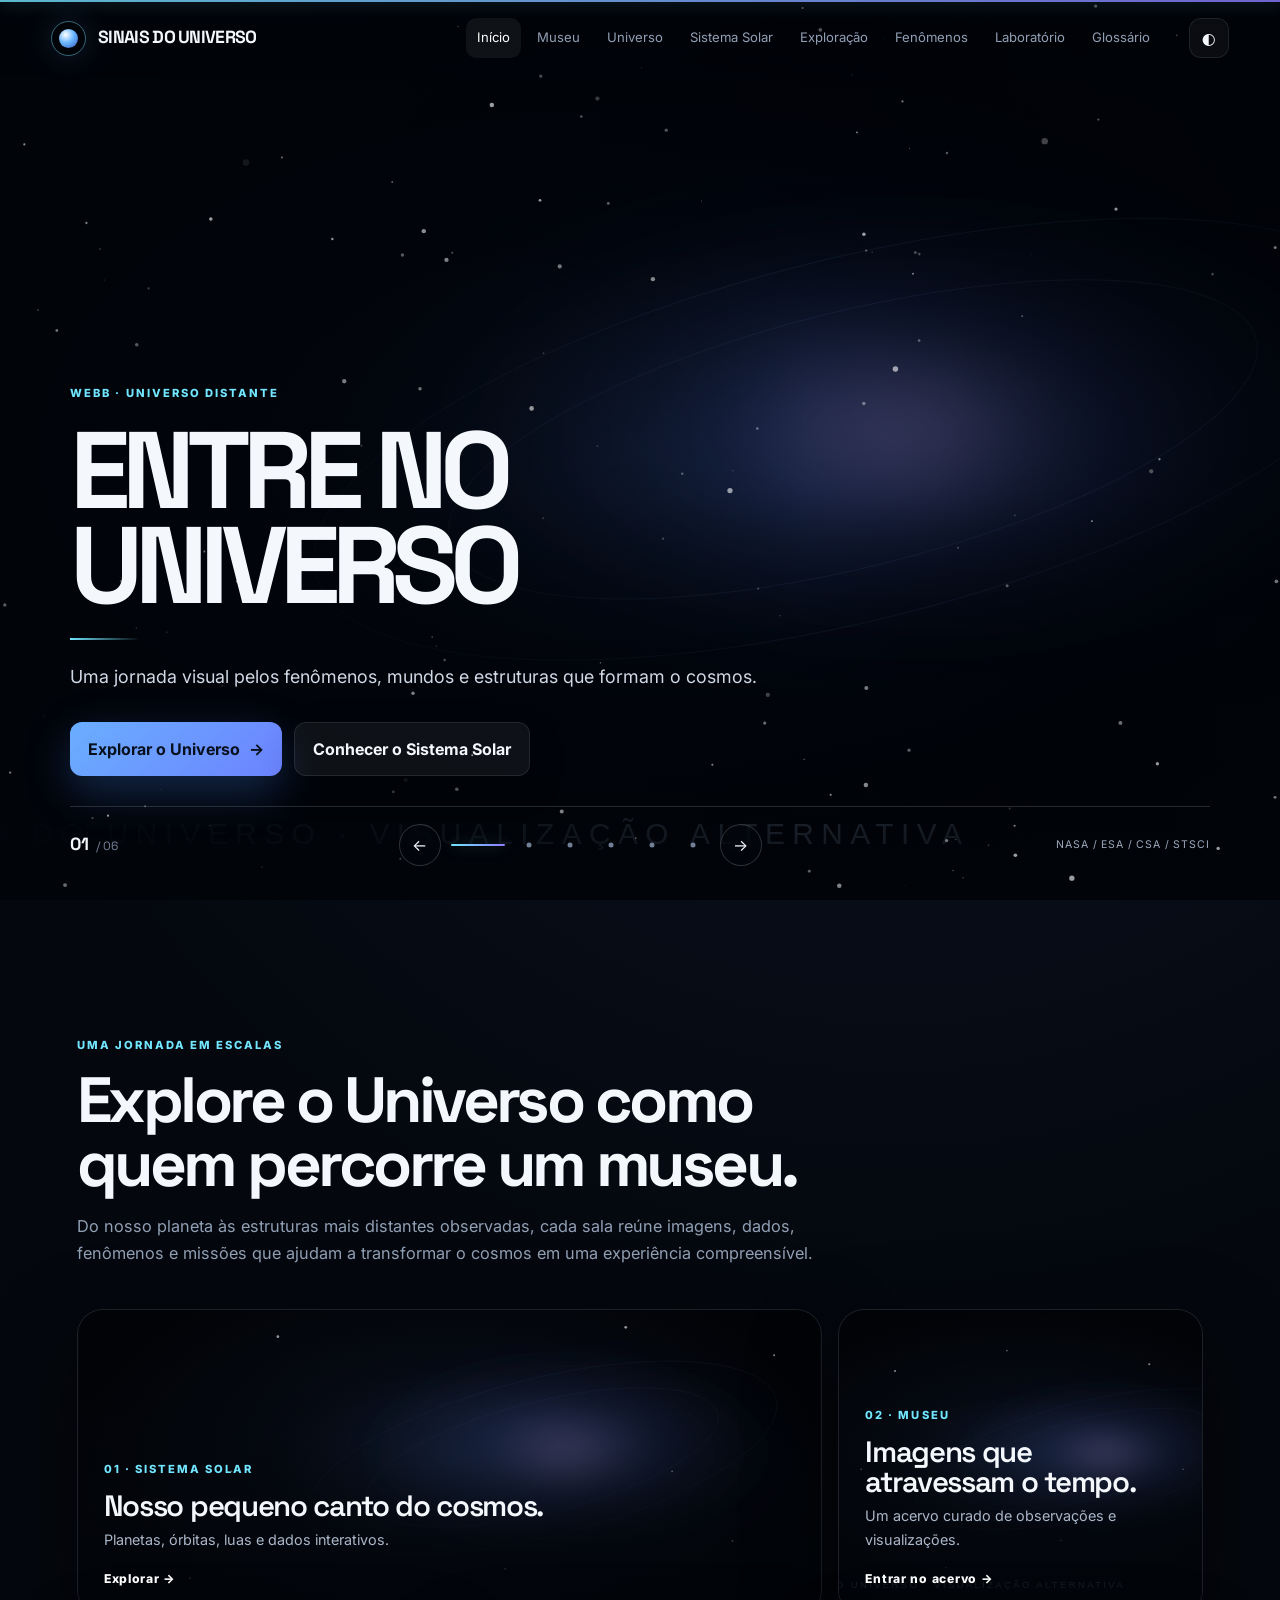
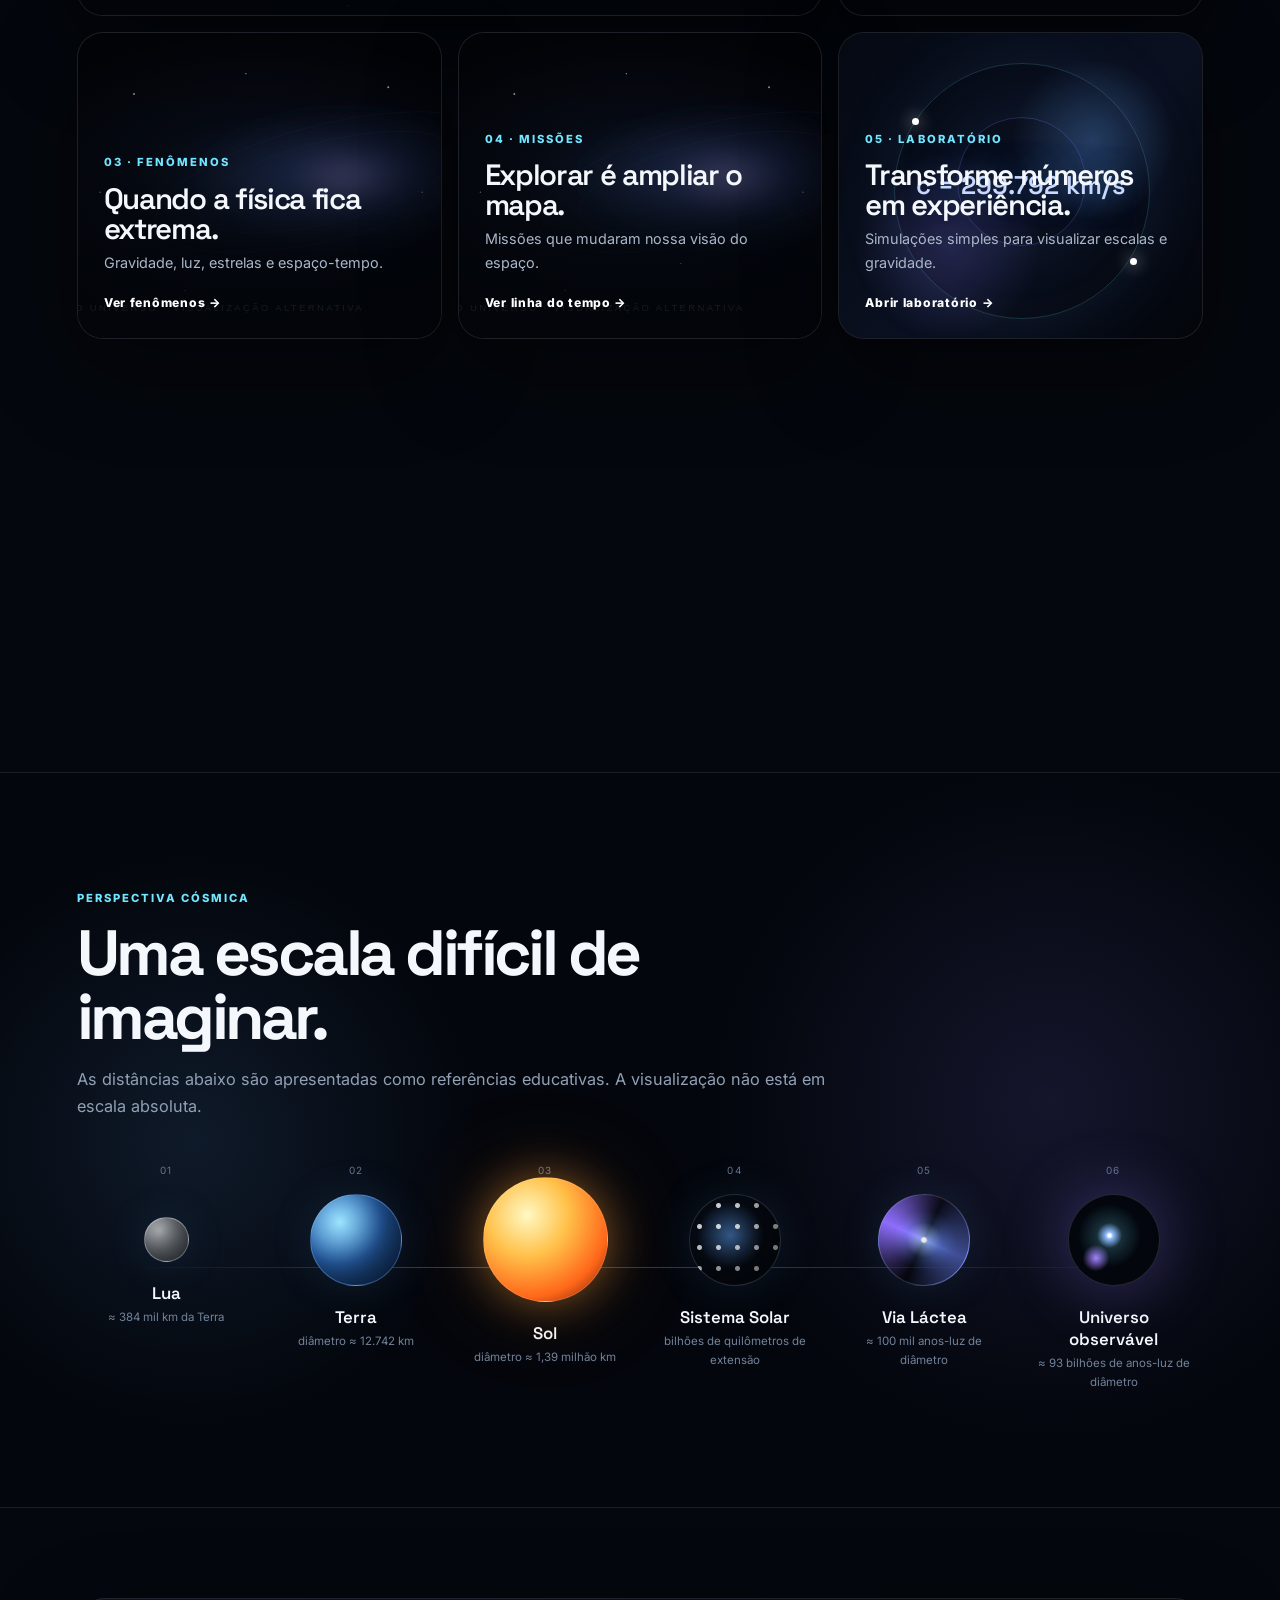
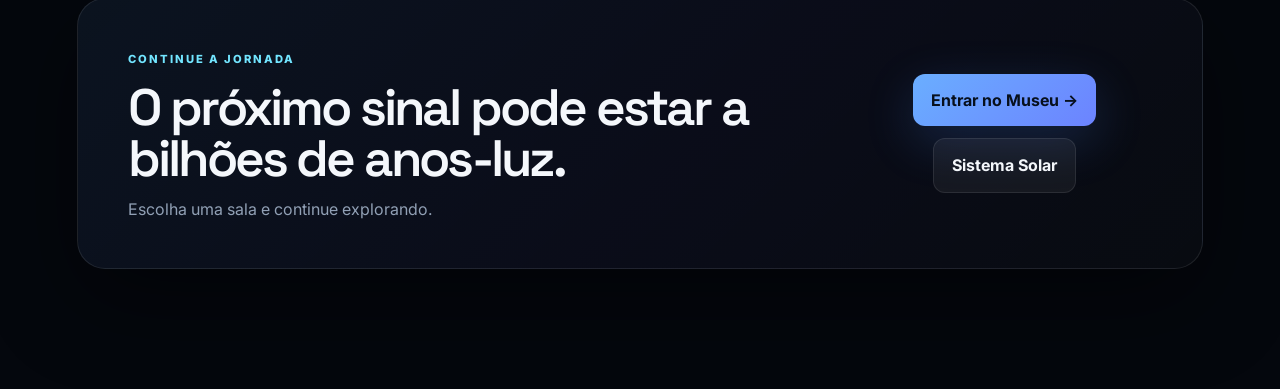
==== index.html @ 1c5a3df0 "Adicionando os arquivos do projeto" ====
<!doctype html>
<html lang="pt-BR">
<head>
<meta charset="utf-8">
<meta name="viewport" content="width=device-width,initial-scale=1">
<meta name="description" content="Sinais do Universo — museu digital de astronomia, exploração espacial e visualizações científicas.">
<meta name="theme-color" content="#03060d">
<title>Sinais do Universo | Museu Digital de Astronomia</title>
<link rel="preconnect" href="https://assets.science.nasa.gov">
<link rel="preconnect" href="https://images-assets.nasa.gov">
<link rel="stylesheet" href="css/main.css">
</head>
<body>
<a class="skip-link" href="#main-content">Pular para o conteúdo</a>
<div class="progress" id="progressLine" aria-hidden="true"></div>

<header class="topbar">
  <div class="nav-wrap">
    <a class="brand" href="index.html" aria-label="Sinais do Universo — página inicial"><i class="brand-mark"></i>SINAIS DO UNIVERSO</a>
    <nav class="nav" id="nav" aria-label="Navegação principal">
      <a href="index.html">Início</a><a href="pages/museu.html">Museu</a><a href="pages/universo.html">Universo</a>
      <a href="pages/sistema-solar.html">Sistema Solar</a><a href="pages/exploracao.html">Exploração</a>
      <a href="pages/fenomenos.html">Fenômenos</a><a href="pages/laboratorio.html">Laboratório</a><a href="pages/glossario.html">Glossário</a>
    </nav>
    <div class="nav-actions">
      <button class="icon-btn" id="themeBtn" aria-label="Alternar tema" title="Alternar tema">◐</button>
      <button class="menu-btn" id="menuBtn" aria-label="Abrir menu" aria-expanded="false" aria-controls="nav">☰</button>
    </div>
  </div>
</header>

<main id="main-content">
<section class="hero-carousel" id="heroCarousel" aria-roledescription="carrossel" aria-label="Destaques do Universo" tabindex="0">
  <div class="hero-progress" aria-hidden="true"><span id="heroProgressBar"></span></div>
  <div class="hero-slides" id="heroSlides"></div>
  <div class="hero-vignette" aria-hidden="true"></div>
  <div class="hero-stars-layer" aria-hidden="true"><canvas id="starfield"></canvas></div>

  <div class="hero-ui">
    <div class="hero-copy" id="heroCopy"></div>
    <div class="hero-bottom">
      <div class="hero-counter" id="heroCounter" aria-live="polite"></div>
      <div class="hero-controls">
        <button class="hero-arrow" id="heroPrev" aria-label="Slide anterior">←</button>
        <div class="hero-dots" id="heroDots" role="tablist" aria-label="Selecionar destaque"></div>
        <button class="hero-arrow" id="heroNext" aria-label="Próximo slide">→</button>
      </div>
      <div class="hero-credit" id="heroCredit"></div>
    </div>
  </div>
</section>

<section class="section home-intro">
  <div class="section-head reveal">
    <span class="eyebrow">UMA JORNADA EM ESCALAS</span>
    <h2>Explore o Universo como quem percorre um museu.</h2>
    <p>Do nosso planeta às estruturas mais distantes observadas, cada sala reúne imagens, dados, fenômenos e missões que ajudam a transformar o cosmos em uma experiência compreensível.</p>
  </div>
  <div class="explore-grid">
    <a class="explore-card explore-card-wide reveal" href="pages/sistema-solar.html">
      <img src="https://assets.science.nasa.gov/dynamicimage/assets/science/psd/solar/2023/09/o/OSS2-1.jpg?crop=faces%2Cfocalpoint&fit=clip&h=1000&w=1312" alt="Montagem do Sistema Solar" loading="lazy" decoding="async">
      <span class="explore-overlay"></span><div class="explore-copy"><span class="eyebrow">01 · SISTEMA SOLAR</span><h3>Nosso pequeno canto do cosmos.</h3><p>Planetas, órbitas, luas e dados interativos.</p><span class="explore-link">Explorar →</span></div>
    </a>
    <a class="explore-card reveal" href="pages/museu.html">
      <img src="https://assets.science.nasa.gov/dynamicimage/assets/science/missions/webb/science/2022/07/STScI-01G8H1K2BCNATEZSKVRN9Z69SR.png?crop=faces%2Cfocalpoint&fit=clip&h=1200&w=1200" alt="Campo profundo do telescópio James Webb" loading="lazy" decoding="async">
      <span class="explore-overlay"></span><div class="explore-copy"><span class="eyebrow">02 · MUSEU</span><h3>Imagens que atravessam o tempo.</h3><p>Um acervo curado de observações e visualizações.</p><span class="explore-link">Entrar no acervo →</span></div>
    </a>
    <a class="explore-card reveal" href="pages/fenomenos.html">
      <img src="https://images-assets.nasa.gov/image/GSFC_20171208_Archive_e001435/GSFC_20171208_Archive_e001435~orig.jpg" alt="Visualização científica de um buraco negro" loading="lazy" decoding="async">
      <span class="explore-overlay"></span><div class="explore-copy"><span class="eyebrow">03 · FENÔMENOS</span><h3>Quando a física fica extrema.</h3><p>Gravidade, luz, estrelas e espaço-tempo.</p><span class="explore-link">Ver fenômenos →</span></div>
    </a>
    <a class="explore-card reveal" href="pages/exploracao.html">
      <img src="https://images-assets.nasa.gov/image/jwst-rocket/jwst-rocket~orig.jpg" alt="Telescópio James Webb durante o lançamento" loading="lazy" decoding="async">
      <span class="explore-overlay"></span><div class="explore-copy"><span class="eyebrow">04 · MISSÕES</span><h3>Explorar é ampliar o mapa.</h3><p>Missões que mudaram nossa visão do espaço.</p><span class="explore-link">Ver linha do tempo →</span></div>
    </a>
    <a class="explore-card reveal" href="pages/laboratorio.html">
      <div class="explore-art lab-art" aria-hidden="true"><span>c = 299.792 km/s</span><i></i><b></b></div>
      <div class="explore-copy"><span class="eyebrow">05 · LABORATÓRIO</span><h3>Transforme números em experiência.</h3><p>Simulações simples para visualizar escalas e gravidade.</p><span class="explore-link">Abrir laboratório →</span></div>
    </a>
    <a class="explore-card reveal" href="pages/glossario.html">
      <div class="explore-art glossary-art" aria-hidden="true"><span>GALÁXIA</span><span>QUASAR</span><span>REDSHIFT</span><span>ÓRBITA</span></div>
      <div class="explore-copy"><span class="eyebrow">06 · GLOSSÁRIO</span><h3>Entenda a linguagem do cosmos.</h3><p>Conceitos rápidos para acompanhar a exploração.</p><span class="explore-link">Consultar termos →</span></div>
    </a>
  </div>
</section>

<section class="scale-section">
  <div class="scale-backdrop" aria-hidden="true"></div>
  <div class="section scale-inner">
    <div class="section-head reveal"><span class="eyebrow">PERSPECTIVA CÓSMICA</span><h2>Uma escala difícil de imaginar.</h2><p>As distâncias abaixo são apresentadas como referências educativas. A visualização não está em escala absoluta.</p></div>
    <div class="scale-track">
      <article class="scale-node reveal"><span class="scale-index">01</span><div class="scale-orb moon-orb"></div><strong>Lua</strong><small>≈ 384 mil km da Terra</small></article>
      <article class="scale-node reveal"><span class="scale-index">02</span><div class="scale-orb earth-orb"></div><strong>Terra</strong><small>diâmetro ≈ 12.742 km</small></article>
      <article class="scale-node reveal"><span class="scale-index">03</span><div class="scale-orb sun-orb"></div><strong>Sol</strong><small>diâmetro ≈ 1,39 milhão km</small></article>
      <article class="scale-node reveal"><span class="scale-index">04</span><div class="scale-orb system-orb"></div><strong>Sistema Solar</strong><small>bilhões de quilômetros de extensão</small></article>
      <article class="scale-node reveal"><span class="scale-index">05</span><div class="scale-orb galaxy-orb"></div><strong>Via Láctea</strong><small>≈ 100 mil anos-luz de diâmetro</small></article>
      <article class="scale-node reveal"><span class="scale-index">06</span><div class="scale-orb universe-orb"></div><strong>Universo observável</strong><small>≈ 93 bilhões de anos-luz de diâmetro</small></article>
    </div>
  </div>
</section>

<section class="section final-cta">
  <div class="cta-panel reveal">
    <div><span class="eyebrow">CONTINUE A JORNADA</span><h2>O próximo sinal pode estar a bilhões de anos-luz.</h2><p>Escolha uma sala e continue explorando.</p></div>
    <div class="hero-actions"><a class="btn primary" href="pages/museu.html">Entrar no Museu →</a><a class="btn" href="pages/sistema-solar.html">Sistema Solar</a></div>
  </div>
</section>
</main>
<script src="js/data.js"></script>
<script src="js/main.js"></script>
</body>
</html>
---- css/main.css ----
@import url('https://fonts.googleapis.com/css2?family=Inter:wght@400;500;600;700;800&family=Space+Grotesk:wght@500;600;700&display=swap');
:root{--bg:#04070d;--panel:#0a101b;--panel2:#0e1725;--text:#f4f7fb;--muted:#91a0b5;--line:rgba(255,255,255,.09);--blue:#65a9ff;--cyan:#72e5ff;--violet:#8c7cff;--gold:#e5c88b;--shadow:0 30px 90px rgba(0,0,0,.45);--radius:22px;--orbit-speed:12s;--solar-scale:1}*{box-sizing:border-box}html{scroll-behavior:smooth}body{margin:0;background:radial-gradient(circle at 70% 10%,rgba(55,102,180,.13),transparent 30%),var(--bg);color:var(--text);font-family:Inter,system-ui,sans-serif;line-height:1.65}body.light{--bg:#edf3f9;--panel:#fff;--panel2:#f4f7fb;--text:#101827;--muted:#58677a;--line:rgba(10,30,55,.12)}body.light .space-bg{opacity:.12}a{color:inherit;text-decoration:none}button,input,select{font:inherit}button{cursor:pointer;color:inherit}.topbar{position:fixed;z-index:1000;top:0;left:0;right:0;padding:18px 4vw;border-bottom:1px solid transparent;transition:.35s;background:rgba(4,7,13,.2);backdrop-filter:blur(0)}.scrolled .topbar{background:rgba(4,7,13,.78);border-color:var(--line);backdrop-filter:blur(18px)}.nav-wrap{max-width:1500px;margin:auto;display:flex;align-items:center;gap:28px}.brand{display:flex;align-items:center;gap:12px;font-family:'Space Grotesk';font-weight:700;letter-spacing:-.04em;font-size:1.1rem;white-space:nowrap}.brand-mark{width:35px;height:35px;border:1px solid rgba(114,229,255,.45);border-radius:50%;position:relative;box-shadow:0 0 30px rgba(101,169,255,.18)}.brand-mark:after{content:'';position:absolute;inset:7px;border-radius:50%;background:radial-gradient(circle at 35% 30%,#fff,#6bb7ff 45%,#3156b9)}.nav{display:flex;gap:5px;margin-left:auto}.nav a{padding:9px 11px;color:var(--muted);font-size:.82rem;border-radius:10px;transition:.25s}.nav a:hover,.nav a.active{color:#fff;background:rgba(255,255,255,.06)}body.light .nav a:hover,body.light .nav a.active{color:var(--text)}.nav-actions{display:flex;gap:8px}.icon-btn,.menu-btn{width:40px;height:40px;border:1px solid var(--line);background:rgba(255,255,255,.04);border-radius:12px}.menu-btn{display:none}.progress{position:fixed;z-index:1100;top:0;left:0;width:0;height:2px;background:linear-gradient(90deg,var(--blue),var(--cyan),var(--violet));box-shadow:0 0 15px var(--cyan)}main{overflow:hidden}.hero{min-height:100vh;display:grid;place-items:center;position:relative;padding:150px 6vw 90px}.hero-content{position:relative;z-index:2;max-width:1100px;text-align:center}.eyebrow,.section-id{font-size:.7rem;letter-spacing:.18em;text-transform:uppercase;color:var(--cyan);font-weight:800}.hero h1{font:700 clamp(3.8rem,10vw,9rem)/.87 'Space Grotesk';letter-spacing:-.075em;margin:20px 0}.hero h1 span{background:linear-gradient(120deg,#fff 15%,#8ccaff 50%,#a695ff);-webkit-background-clip:text;background-clip:text;color:transparent}.hero p{max-width:760px;margin:0 auto;color:#aab7c9;font-size:1.1rem}.hero-actions{display:flex;justify-content:center;gap:12px;margin-top:34px;flex-wrap:wrap}.btn{border:1px solid var(--line);background:rgba(255,255,255,.055);padding:13px 18px;border-radius:12px;font-weight:700;transition:.25s;display:inline-flex;align-items:center;gap:9px}.btn.primary{background:linear-gradient(135deg,#6aaeff,#6c83ff);color:#07101d;border:0;box-shadow:0 15px 50px rgba(76,139,255,.2)}.btn:hover{transform:translateY(-2px);border-color:rgba(114,229,255,.4)}.space-bg{position:absolute;inset:0;background:radial-gradient(circle at 50% 48%,rgba(68,122,255,.16),transparent 28%),radial-gradient(circle at 75% 25%,rgba(140,124,255,.13),transparent 22%),linear-gradient(180deg,#03050a,#050a12);overflow:hidden}.space-bg:before{content:'';position:absolute;inset:-20%;background:repeating-radial-gradient(ellipse at center,transparent 0 10%,rgba(255,255,255,.015) 10.2% 10.35%);transform:rotate(-10deg)}#starfield{position:absolute;inset:0;width:100%;height:100%}.section{padding:110px 6vw;max-width:1600px;margin:auto}.section-head{max-width:800px;margin-bottom:42px}.section-head h2{font:700 clamp(2.3rem,5vw,4.8rem)/1 'Space Grotesk';letter-spacing:-.055em;margin:12px 0}.section-head p{color:var(--muted);font-size:1.02rem}.feature-grid{display:grid;grid-template-columns:repeat(3,1fr);gap:16px}.feature-card,.panel,.museum-card,.mission-card,.glossary-card,.phenomenon-card,.stat-card{background:linear-gradient(145deg,rgba(255,255,255,.06),rgba(255,255,255,.018));border:1px solid var(--line);border-radius:var(--radius);box-shadow:var(--shadow);backdrop-filter:blur(12px)}.feature-card{padding:28px;min-height:220px;position:relative;overflow:hidden}.feature-card:after{content:'';position:absolute;width:180px;height:180px;border-radius:50%;right:-80px;bottom:-90px;background:radial-gradient(circle,rgba(101,169,255,.22),transparent 70%)}.feature-card h3{font:600 1.35rem 'Space Grotesk';margin:18px 0 8px}.feature-card p{color:var(--muted);margin:0}.number{font:700 2.4rem 'Space Grotesk';color:#fff}.stats{display:grid;grid-template-columns:repeat(4,1fr);gap:12px}.stat-card{padding:25px}.stat-card b{font:700 2rem 'Space Grotesk'}.stat-card span{display:block;color:var(--muted);font-size:.82rem;margin-top:4px}.page-hero{padding:170px 6vw 70px;max-width:1500px;margin:auto}.page-hero h1{font:700 clamp(3rem,7vw,7rem)/.92 'Space Grotesk';letter-spacing:-.07em;margin:12px 0}.page-hero p{max-width:800px;color:var(--muted);font-size:1.08rem}.controls{display:flex;gap:10px;flex-wrap:wrap;margin:24px 0}.search,.select{background:rgba(255,255,255,.045);border:1px solid var(--line);border-radius:12px;padding:12px 14px;color:var(--text);min-width:240px;outline:none}.filter{border:1px solid var(--line);background:transparent;border-radius:999px;padding:9px 13px;color:var(--muted);transition:.2s}.filter.active,.filter:hover{background:rgba(101,169,255,.12);color:#fff;border-color:rgba(101,169,255,.35)}.museum-grid{display:grid;grid-template-columns:repeat(3,1fr);gap:16px}.museum-card{overflow:hidden;cursor:pointer;transition:.35s}.museum-card:hover{transform:translateY(-7px);border-color:rgba(114,229,255,.28)}.museum-img{height:270px;position:relative;background:radial-gradient(circle,#172942,#05070d);overflow:hidden}.museum-img img{width:100%;height:100%;object-fit:cover;transition:.6s}.museum-card:hover img{transform:scale(1.05)}.museum-img img.failed{opacity:0}.museum-img:has(img.failed):after{content:'VISUALIZAÇÃO CIENTÍFICA';position:absolute;inset:0;display:grid;place-items:center;color:#68809f;letter-spacing:.14em;font-size:.7rem}.status{position:absolute;top:14px;left:14px;padding:6px 9px;border-radius:99px;font-size:.62rem;font-weight:800;letter-spacing:.12em;background:rgba(3,7,13,.72);backdrop-filter:blur(10px)}.status.observed{color:#8cf0c2}.status.art{color:#d6c3ff}.zoom{position:absolute;right:14px;bottom:14px;width:36px;height:36px;border-radius:50%;display:grid;place-items:center;background:rgba(3,7,13,.7);font-size:1.2rem}.museum-copy{padding:21px}.museum-copy>span,.mission-meta,.glossary-card>div>span{color:var(--cyan);font-size:.67rem;text-transform:uppercase;letter-spacing:.13em;font-weight:800}.museum-copy h3,.mission-card h3,.glossary-card h3,.phenomenon-card h3{font:600 1.4rem 'Space Grotesk';margin:7px 0}.museum-copy p,.mission-card p,.glossary-card p,.phenomenon-card p{color:var(--muted);margin:0 0 12px}.museum-copy small{color:#718197}.modal{position:fixed;inset:0;background:rgba(0,0,0,.78);z-index:2000;display:none;place-items:center;padding:30px;backdrop-filter:blur(14px)}.modal.open{display:grid}.modal-box{width:min(1250px,100%);max-height:90vh;overflow:auto;background:#070c14;border:1px solid var(--line);border-radius:26px;box-shadow:0 40px 120px #000;padding:22px;position:relative}.modal-close{position:absolute;right:16px;top:16px;width:42px;height:42px;border:1px solid var(--line);background:rgba(0,0,0,.45);border-radius:50%;font-size:1.5rem;z-index:2}.museum-modal{display:grid;grid-template-columns:1.15fr .85fr;gap:26px}.museum-large{min-height:600px;background:#02050a;border-radius:18px;overflow:hidden}.museum-large img{width:100%;height:100%;min-height:600px;object-fit:cover}.museum-details{padding:30px 22px}.museum-details h2{font:700 clamp(2.2rem,5vw,4.5rem)/.95 'Space Grotesk';letter-spacing:-.06em;margin:12px 0}.museum-details p{color:#9daabd}.detail-pills{display:flex;gap:8px;flex-wrap:wrap}.detail-pills span,.source-box{padding:10px 12px;border:1px solid var(--line);border-radius:12px;color:#c2cfdf;background:rgba(255,255,255,.03)}.source-box{display:grid;gap:4px;margin-top:20px}.source-box span{color:var(--muted)}.fine{font-size:.8rem}.modal-nav{display:flex;gap:8px;margin-top:25px}.modal-nav button{padding:11px 14px;border:1px solid var(--line);background:transparent;border-radius:10px}.solar-page{min-height:100vh}.solar-wrap{max-width:1500px;margin:auto;padding:20px 5vw 100px}.solar-stage{height:700px;position:relative;border:1px solid var(--line);border-radius:30px;overflow:hidden;background:radial-gradient(circle at 50% 50%,rgba(255,155,49,.09),transparent 9%),radial-gradient(circle at 50% 50%,rgba(38,84,150,.14),transparent 36%),#02050b;--solar-scale:1}.solar-stage:before,.solar-stage:after{content:'';position:absolute;inset:-50%;background-image:radial-gradient(circle,rgba(255,255,255,.8) 0 1px,transparent 1.5px);background-size:73px 83px;opacity:.22;animation:drift 80s linear infinite}.solar-stage:after{background-size:131px 117px;opacity:.12;animation-duration:120s;animation-direction:reverse}.solar-stage.educational{background:radial-gradient(circle at 50% 50%,rgba(255,155,49,.12),transparent 10%),#02050b}.solar-core{position:absolute;left:50%;top:50%;width:90px;height:90px;transform:translate(-50%,-50%);border-radius:50%;background:radial-gradient(circle at 35% 30%,#fff9c9,#ffc14e 35%,#ff6a1a 70%,#6b1806);box-shadow:0 0 35px #ffb12f,0 0 120px rgba(255,109,20,.55),0 0 250px rgba(255,126,30,.22);z-index:2}.solar-core:after{content:'';position:absolute;inset:-25px;border-radius:50%;background:radial-gradient(circle,rgba(255,190,70,.22),transparent 68%);filter:blur(8px)}.solar-planets{position:absolute;inset:0;transform:scale(var(--solar-scale));transition:transform .5s;z-index:3}.planet-orbit{position:absolute;left:50%;top:50%;width:var(--orbit);height:var(--orbit);margin:calc(var(--orbit)/-2);border:1px solid rgba(147,183,220,.16);border-radius:50%;background:transparent;animation:orbit var(--orbit-speed) linear infinite;transform-origin:center;transition:.4s}.planet-orbit:before{content:'';position:absolute;left:50%;top:-4px;width:8px;height:8px;border-radius:50%;background:transparent;box-shadow:0 0 0 0 rgba(255,255,255,0)}.planet-orbit.selected{border-color:rgba(114,229,255,.5);box-shadow:0 0 30px rgba(114,229,255,.08)}.planet-orbit.p-mercurio{--orbit:150px}.planet-orbit.p-venus{--orbit:205px}.planet-orbit.p-terra{--orbit:265px}.planet-orbit.p-marte{--orbit:330px}.planet-orbit.p-jupiter{--orbit:425px}.planet-orbit.p-saturno{--orbit:520px}.planet-orbit.p-urano{--orbit:610px}.planet-orbit.p-netuno{--orbit:690px}.planet{position:absolute;left:50%;top:-11px;transform:translateX(-50%);width:22px;height:22px;border-radius:50%;display:block;box-shadow:inset -6px -5px 9px rgba(0,0,0,.7),0 0 10px rgba(255,255,255,.08);transition:.3s}.planet-orbit:hover .planet,.planet-orbit.selected .planet{transform:translateX(-50%) scale(1.45);box-shadow:0 0 22px rgba(114,229,255,.3),inset -6px -5px 9px rgba(0,0,0,.7)}.planet-label{position:absolute;top:18px;left:50%;transform:translateX(-50%);font-size:.6rem;color:#8fa1b7;white-space:nowrap;pointer-events:none}.planet-mercury{background:radial-gradient(circle at 30% 30%,#d7d0c3,#7b756c 50%,#35322f)}.planet-venus{background:radial-gradient(circle at 30% 30%,#fff0bd,#c98b4b 50%,#70401e)}.planet-earth{background:radial-gradient(circle at 35% 30%,#9fe2ff,#2864b0 42%,#061b3d);box-shadow:inset -7px -5px 10px #000,0 0 12px rgba(80,166,255,.35)}.planet-earth:after{content:'';position:absolute;inset:2px;background:radial-gradient(ellipse at 35% 40%,#5ea86c 0 10%,transparent 11%),radial-gradient(ellipse at 65% 65%,#6fb26a 0 9%,transparent 10%);border-radius:50%;opacity:.9}.planet-mars{background:radial-gradient(circle at 30% 25%,#db8a62,#9a3d2a 55%,#431710)}.planet-jupiter{background:repeating-linear-gradient(0deg,#8a624d 0 4px,#d9c0a3 4px 8px,#a47c61 8px 11px,#e5d2b8 11px 15px)}.planet-jupiter:after{content:'';position:absolute;width:8px;height:4px;border-radius:50%;background:#b65b4b;right:3px;top:9px}.planet-saturn{background:radial-gradient(circle at 35% 30%,#f4d99d,#a78352 60%,#5a452c)}.planet-saturn:after{content:'';position:absolute;left:50%;top:50%;width:42px;height:11px;border:2px solid rgba(218,191,140,.8);border-radius:50%;transform:translate(-50%,-50%) rotate(-14deg);box-shadow:0 0 0 3px rgba(160,137,101,.25)}.planet-uranus{background:radial-gradient(circle at 35% 30%,#c9ffff,#65b9c1 65%,#295d67)}.planet-neptune{background:radial-gradient(circle at 35% 30%,#9db7ff,#3454c8 58%,#111c6b)}.solar-controls{display:flex;gap:8px;flex-wrap:wrap;margin:15px 0}.solar-controls button{border:1px solid var(--line);background:rgba(255,255,255,.05);padding:10px 13px;border-radius:10px}.solar-info{display:grid;grid-template-columns:1fr 360px;gap:18px;margin-top:18px}.planet-panel{padding:28px}.planet-kicker{color:var(--cyan);font-size:.7rem;text-transform:uppercase;letter-spacing:.15em;font-weight:800}.planet-panel h2{font:700 3rem 'Space Grotesk';margin:5px 0}.planet-panel>p{color:var(--muted)}.stat-grid{display:grid;grid-template-columns:repeat(4,1fr);gap:8px;margin:20px 0}.stat-grid div{padding:13px;border:1px solid var(--line);border-radius:12px;background:rgba(255,255,255,.025)}.stat-grid small{display:block;color:#6e8199;font-size:.65rem;text-transform:uppercase}.stat-grid strong{font-size:.85rem}.info-section{display:grid;gap:4px;margin-top:14px}.info-section b{font-size:.75rem;color:#cbd7e5;text-transform:uppercase}.info-section span{color:var(--muted)}.fact-list{color:#9aa9bb;padding-left:18px}.phenomena-layout{display:grid;grid-template-columns:380px 1fr;gap:18px}.phenomena-grid{display:grid;gap:10px;align-content:start}.phenomenon-card{padding:12px;display:grid;grid-template-columns:100px 1fr;gap:14px;cursor:pointer;transition:.25s}.phenomenon-card:hover,.phenomenon-card.active{border-color:rgba(114,229,255,.35);transform:translateX(4px)}.phenomenon-img{height:100px;border-radius:15px;overflow:hidden;position:relative;background:#050a12}.phenomenon-img img{width:100%;height:100%;object-fit:cover}.phenomenon-img span{position:absolute;inset:0;display:grid;place-items:center;font-size:2rem;background:linear-gradient(transparent,rgba(0,0,0,.45))}.phenomenon-card small{color:var(--cyan);font-size:.6rem;letter-spacing:.12em}.phenomenon-card h3{margin:4px 0}.phenomenon-detail{padding:34px;min-height:620px}.phenomenon-detail-head{display:flex;justify-content:space-between;align-items:start}.phenomenon-detail h2{font:700 clamp(2.3rem,5vw,4.5rem)/.95 'Space Grotesk';letter-spacing:-.05em;margin:10px 0}.phenomenon-symbol{font-size:5rem;color:#9db7ff;text-shadow:0 0 40px rgba(114,229,255,.25)}.lead{font-size:1.15rem;color:#bac6d5;max-width:900px}.phenomenon-sections{display:grid;grid-template-columns:repeat(2,1fr);gap:12px;margin-top:30px}.phenomenon-sections section{padding:20px;border:1px solid var(--line);border-radius:16px;background:rgba(255,255,255,.025)}.phenomenon-sections small{color:var(--cyan);font-weight:800;letter-spacing:.12em}.phenomenon-sections p{color:var(--muted)}.phenomenon-bar{display:flex;align-items:center;gap:12px;margin-top:25px;color:#6e8097;font-size:.7rem}.phenomenon-bar i{height:1px;background:linear-gradient(90deg,var(--cyan),var(--violet));flex:1}.mission-grid{display:grid;gap:0}.mission-card{border:0;border-radius:0;background:transparent;box-shadow:none;display:grid;grid-template-columns:100px 28px 1fr;min-height:210px}.mission-year{font:700 1.5rem 'Space Grotesk';color:#9bb4d2;padding-top:18px}.mission-line{position:relative}.mission-line:before{content:'';position:absolute;left:50%;top:0;bottom:0;width:1px;background:linear-gradient(var(--cyan),rgba(114,229,255,.05))}.mission-line:after{content:'';position:absolute;left:50%;top:26px;width:10px;height:10px;border-radius:50%;background:var(--cyan);transform:translateX(-50%);box-shadow:0 0 25px var(--cyan)}.mission-content{display:grid;grid-template-columns:260px 1fr;gap:22px;padding:12px 0 42px 20px}.mission-image{height:170px;border-radius:18px;overflow:hidden;background:#050a12;border:1px solid var(--line)}.mission-image img{width:100%;height:100%;object-fit:cover}.mission-content h3{font-size:1.8rem}.mission-meta{display:flex;gap:20px;flex-wrap:wrap}.mission-meta span{display:grid;gap:2px}.mission-meta b{color:#cbd7e5;font-size:.75rem}.glossary-grid{display:grid;grid-template-columns:repeat(2,1fr);gap:12px}.glossary-card{padding:22px;display:grid;grid-template-columns:48px 1fr;gap:15px}.term-letter{width:42px;height:42px;border:1px solid rgba(114,229,255,.25);border-radius:12px;display:grid;place-items:center;color:var(--cyan);font:700 1.2rem 'Space Grotesk'}.glossary-card h3{margin:5px 0}.advanced{margin-top:14px;padding-top:12px;border-top:1px solid var(--line);display:grid;gap:3px}.advanced b{font-size:.65rem;color:#76899f;text-transform:uppercase;letter-spacing:.1em}.advanced span{font-size:.85rem;color:#9daabd}.lab-grid{display:grid;grid-template-columns:repeat(2,1fr);gap:16px}.lab-card{padding:30px}.range{width:100%;accent-color:var(--blue)}.lab-result{font:700 clamp(2.2rem,5vw,4.5rem) 'Space Grotesk';letter-spacing:-.05em;margin:20px 0}.empty-state{padding:50px;border:1px dashed var(--line);border-radius:18px;color:var(--muted);display:grid;gap:4px}.search-global{position:relative}.search-global input{width:180px}.search-results{position:absolute;right:0;top:48px;width:340px;background:#080e17;border:1px solid var(--line);border-radius:16px;padding:8px;box-shadow:var(--shadow);z-index:1200}.search-results a{display:grid;gap:2px;padding:10px;border-radius:10px}.search-results a:hover{background:rgba(255,255,255,.05)}.search-results span{font-size:.72rem;color:var(--muted);white-space:nowrap;overflow:hidden;text-overflow:ellipsis}.toast{position:fixed;bottom:24px;left:50%;transform:translate(-50%,20px);opacity:0;background:#101927;border:1px solid var(--line);padding:12px 16px;border-radius:12px;z-index:3000;transition:.25s}.toast.show{opacity:1;transform:translate(-50%,0)}.reveal{opacity:0;transform:translateY(20px);transition:.7s ease}.reveal.visible{opacity:1;transform:none}@keyframes orbit{from{transform:rotate(0)}to{transform:rotate(360deg)}}@keyframes drift{from{transform:translate3d(0,0,0)}to{transform:translate3d(8%,4%,0)}}@media(max-width:1100px){.nav{display:none}.menu-btn{display:block;margin-left:auto}.nav.open{display:flex;position:absolute;top:75px;left:4vw;right:4vw;flex-direction:column;background:#080e17;border:1px solid var(--line);padding:12px;border-radius:18px}.feature-grid,.museum-grid{grid-template-columns:repeat(2,1fr)}.solar-info{grid-template-columns:1fr}.solar-stage{height:600px}.planet-orbit.p-netuno{--orbit:570px}.planet-orbit.p-urano{--orbit:510px}.planet-orbit.p-saturno{--orbit:440px}.planet-orbit.p-jupiter{--orbit:360px}.phenomena-layout{grid-template-columns:1fr}.phenomena-grid{grid-template-columns:repeat(2,1fr)}}@media(max-width:760px){.topbar{padding:13px 4vw}.nav-actions{display:none}.hero{padding-top:130px}.hero h1{font-size:3.5rem}.section,.page-hero{padding-left:5vw;padding-right:5vw}.feature-grid,.museum-grid,.glossary-grid,.lab-grid,.phenomenon-sections{grid-template-columns:1fr}.stats{grid-template-columns:repeat(2,1fr)}.museum-img{height:220px}.museum-modal{grid-template-columns:1fr}.museum-large,.museum-large img{min-height:300px}.phenomena-grid{grid-template-columns:1fr}.mission-card{grid-template-columns:65px 20px 1fr}.mission-content{grid-template-columns:1fr}.mission-image{height:190px}.solar-stage{height:480px}.planet-orbit.p-netuno{--orbit:430px}.planet-orbit.p-urano{--orbit:380px}.planet-orbit.p-saturno{--orbit:330px}.planet-orbit.p-jupiter{--orbit:275px}.planet-orbit.p-marte{--orbit:225px}.planet-orbit.p-terra{--orbit:180px}.planet-orbit.p-venus{--orbit:140px}.planet-orbit.p-mercurio{--orbit:105px}.stat-grid{grid-template-columns:repeat(2,1fr)}.solar-core{width:58px;height:58px}.search-global input{width:140px}.page-hero h1{font-size:3.2rem}}
@media(prefers-reduced-motion:reduce){*,*:before,*:after{scroll-behavior:auto!important;animation-duration:.01ms!important;transition-duration:.01ms!important}}

/* =========================================================
   EVOLUÇÃO CINEMATOGRÁFICA · HOME / HERO / EXPLORAÇÃO
   ========================================================= */
.skip-link{position:fixed;left:16px;top:-80px;z-index:5000;padding:10px 14px;border-radius:10px;background:#fff;color:#05070b;font-weight:800;transition:top .2s}.skip-link:focus{top:16px}
.hero-carousel{min-height:100svh;height:clamp(720px,100svh,980px);position:relative;isolation:isolate;overflow:hidden;background:#02040a;outline:none}
.hero-slides,.hero-slide,.hero-slide img{position:absolute;inset:0;width:100%;height:100%}
.hero-slide{opacity:0;visibility:hidden;z-index:0;transform:scale(1.015);transition:opacity 1.25s cubic-bezier(.22,.61,.36,1),visibility 1.25s,transform 8s cubic-bezier(.16,1,.3,1)}
.hero-slide.is-active{opacity:1;visibility:visible;z-index:1;transform:scale(1.065)}
.hero-slide.was-active{opacity:0;visibility:hidden;transform:scale(1.035)}
.hero-slide img{object-fit:cover;object-position:center;filter:saturate(.9) contrast(1.06) brightness(.74)}
.hero-slide img.failed{object-fit:cover;opacity:1!important}
.hero-vignette{position:absolute;inset:0;z-index:2;pointer-events:none;background:
 linear-gradient(90deg,rgba(1,4,9,.92) 0%,rgba(1,4,9,.72) 28%,rgba(1,4,9,.18) 63%,rgba(1,4,9,.48) 100%),
 linear-gradient(0deg,rgba(1,4,9,.88) 0%,rgba(1,4,9,.04) 45%,rgba(1,4,9,.42) 100%),
 radial-gradient(circle at 55% 45%,transparent 0 28%,rgba(1,4,9,.24) 76%,rgba(1,4,9,.72) 100%)}
.hero-stars-layer{position:absolute;inset:0;z-index:3;pointer-events:none;mix-blend-mode:screen;opacity:.65}
#starfield{position:absolute;inset:0;width:100%;height:100%}
.hero-ui{position:absolute;inset:0;z-index:4;display:flex;flex-direction:column;justify-content:flex-end;padding:120px 5.5vw 34px;pointer-events:none}
.hero-copy{max-width:900px;min-height:360px;display:flex;align-items:flex-end;pointer-events:none}
.hero-copy-inner{padding-bottom:30px;pointer-events:auto}
.hero-copy.copy-in .hero-copy-inner{animation:heroCopyIn .8s cubic-bezier(.16,1,.3,1) both}
.hero-copy h1{font:700 clamp(3.5rem,8.5vw,8.7rem)/.88 'Space Grotesk';letter-spacing:-.075em;max-width:900px;margin:18px 0 22px;text-wrap:balance}
.hero-copy h1::after{content:'';display:block;width:70px;height:2px;margin-top:24px;background:linear-gradient(90deg,var(--cyan),transparent)}
.hero-copy p{max-width:700px;color:#d0d8e5;font-size:clamp(1rem,1.4vw,1.2rem);line-height:1.65;margin:0}
.hero-copy .hero-actions{justify-content:flex-start;margin-top:30px}
.hero-bottom{display:grid;grid-template-columns:160px 1fr minmax(180px,280px);align-items:center;gap:20px;border-top:1px solid rgba(255,255,255,.15);padding-top:17px;pointer-events:auto}
.hero-counter{font-family:'Space Grotesk';display:flex;gap:7px;align-items:baseline}.hero-counter b{font-size:1.1rem}.hero-counter span{color:#74849b;font-size:.75rem}
.hero-controls{display:flex;justify-content:center;align-items:center;gap:10px}.hero-arrow{width:42px;height:42px;border:1px solid rgba(255,255,255,.18);border-radius:50%;background:rgba(5,9,16,.35);backdrop-filter:blur(12px);font-size:1rem;transition:.25s}.hero-arrow:hover,.hero-arrow:focus-visible{background:rgba(255,255,255,.1);border-color:rgba(114,229,255,.5);transform:translateY(-2px)}
.hero-dots{display:flex;gap:7px;align-items:center}.hero-dot{width:34px;height:28px;border:0;background:transparent;padding:0;position:relative;cursor:pointer}.hero-dot span{position:absolute;left:50%;top:50%;width:5px;height:5px;border-radius:50%;background:#728097;transform:translate(-50%,-50%);transition:.3s}.hero-dot.active{width:54px}.hero-dot.active span{width:100%;height:2px;border-radius:2px;background:linear-gradient(90deg,var(--cyan),var(--violet));box-shadow:0 0 14px rgba(114,229,255,.35)}
.hero-credit{text-align:right;color:#9caabd;font-size:.66rem;letter-spacing:.08em;text-transform:uppercase;white-space:nowrap;overflow:hidden;text-overflow:ellipsis}
.hero-progress{position:absolute;top:0;left:0;right:0;height:2px;z-index:8;background:rgba(255,255,255,.06)}.hero-progress span{display:block;width:0;height:100%;background:linear-gradient(90deg,var(--cyan),var(--violet));box-shadow:0 0 16px rgba(114,229,255,.7)}
.home-intro{padding-top:130px}
.explore-grid{display:grid;grid-template-columns:repeat(12,1fr);grid-auto-rows:minmax(290px,24vw);gap:16px}
.explore-card{position:relative;grid-column:span 4;overflow:hidden;border:1px solid var(--line);border-radius:26px;min-height:290px;background:#070b12;box-shadow:var(--shadow);isolation:isolate;transition:transform .45s cubic-bezier(.16,1,.3,1),border-color .35s,box-shadow .35s}
.explore-card-wide{grid-column:span 8}
.explore-card img{position:absolute;inset:0;width:100%;height:100%;object-fit:cover;filter:saturate(.88) brightness(.72);transition:transform 1.1s cubic-bezier(.16,1,.3,1),filter .5s}.explore-card:hover{transform:translateY(-8px);border-color:rgba(114,229,255,.3);box-shadow:0 35px 100px rgba(0,0,0,.55)}.explore-card:hover img{transform:scale(1.07);filter:saturate(1) brightness(.84)}
.explore-overlay{position:absolute;inset:0;background:linear-gradient(180deg,transparent 10%,rgba(2,5,10,.18) 35%,rgba(2,5,10,.95) 100%);z-index:1}
.explore-copy{position:absolute;z-index:2;left:26px;right:26px;bottom:24px}.explore-copy h3{font:600 clamp(1.45rem,2.3vw,2.25rem)/1.02 'Space Grotesk';letter-spacing:-.045em;margin:10px 0 7px}.explore-copy p{color:#aab7c8;margin:0 0 13px;max-width:520px;font-size:.9rem}.explore-link{font-size:.76rem;font-weight:800;letter-spacing:.06em;color:#fff}
.explore-art{position:absolute;inset:0;z-index:0;background:radial-gradient(circle at 70% 35%,rgba(101,169,255,.28),transparent 25%),radial-gradient(circle at 30% 70%,rgba(140,124,255,.2),transparent 28%),linear-gradient(135deg,#050912,#0a1020 55%,#03050a);overflow:hidden}.explore-art:before,.explore-art:after{content:'';position:absolute;border:1px solid rgba(114,229,255,.18);border-radius:50%;width:70%;aspect-ratio:1;left:15%;top:10%;box-shadow:0 0 70px rgba(101,169,255,.1)}.explore-art:after{width:35%;left:32.5%;top:27.5%;border-color:rgba(140,124,255,.25)}
.lab-art{display:grid;place-items:center}.lab-art span{font:600 clamp(1.1rem,2vw,2rem) 'Space Grotesk';color:#c8d8ff;text-shadow:0 0 35px rgba(101,169,255,.55);position:relative;z-index:2}.lab-art i,.lab-art b{position:absolute;width:7px;height:7px;border-radius:50%;background:#fff;box-shadow:0 0 16px #fff;animation:floatStar 4s ease-in-out infinite}.lab-art i{left:20%;top:28%}.lab-art b{right:18%;bottom:24%;animation-delay:1.4s}
.glossary-art{display:flex;align-content:center;justify-content:center;align-items:center;flex-wrap:wrap;gap:10px;padding:55px 25px}.glossary-art span{padding:9px 12px;border:1px solid rgba(114,229,255,.16);border-radius:999px;background:rgba(255,255,255,.035);color:#a9b8ca;font-size:.7rem;letter-spacing:.1em;transform:rotate(var(--r,0deg))}
.glossary-art span:nth-child(2){transform:translateY(14px) rotate(4deg)}.glossary-art span:nth-child(3){transform:translateY(-12px) rotate(-3deg)}.glossary-art span:nth-child(4){transform:translateY(10px) rotate(2deg)}
.scale-section{position:relative;overflow:hidden;border-top:1px solid var(--line);border-bottom:1px solid var(--line);background:#03060c}.scale-backdrop{position:absolute;inset:0;background:radial-gradient(circle at 15% 50%,rgba(101,169,255,.12),transparent 25%),radial-gradient(circle at 82% 45%,rgba(140,124,255,.13),transparent 30%);pointer-events:none}.scale-inner{position:relative}
.scale-track{display:grid;grid-template-columns:repeat(6,1fr);gap:10px;position:relative}.scale-track:before{content:'';position:absolute;left:5%;right:5%;top:105px;height:1px;background:linear-gradient(90deg,transparent,var(--cyan),var(--violet),transparent);opacity:.3}.scale-node{position:relative;min-height:235px;padding:0 12px;display:flex;flex-direction:column;align-items:center;text-align:center}.scale-index{font-size:.62rem;letter-spacing:.14em;color:#61748d;margin-bottom:16px}.scale-orb{width:92px;height:92px;border-radius:50%;position:relative;z-index:1;margin-bottom:20px;border:1px solid rgba(255,255,255,.13);box-shadow:0 0 45px rgba(101,169,255,.12),inset -20px -20px 30px rgba(0,0,0,.45)}.moon-orb{width:45px;height:45px;margin-top:23px;background:radial-gradient(circle at 35% 30%,#d9dce0,#767d86 55%,#2e3339)}.earth-orb{background:radial-gradient(circle at 32% 30%,#9ce4ff,#2a68b8 48%,#061d42)}.sun-orb{width:125px;height:125px;margin-top:-17px;background:radial-gradient(circle at 35% 30%,#fff9c4,#ffc14a 35%,#ff6719 70%,#561006);box-shadow:0 0 45px rgba(255,166,53,.45),0 0 100px rgba(255,111,30,.18)}.system-orb{background:radial-gradient(circle,rgba(255,255,255,.8) 0 2px,transparent 3px),radial-gradient(circle at 45% 45%,rgba(101,169,255,.5),transparent 48%),#050a13;background-size:19px 21px,100% 100%}.galaxy-orb{background:radial-gradient(ellipse,#fff 0 3%,rgba(160,193,255,.7) 6%,rgba(101,169,255,.15) 28%,transparent 48%),conic-gradient(from 25deg,transparent,#6e87ff,transparent,#8f70ff,transparent);filter:blur(.2px)}.universe-orb{background:radial-gradient(circle at 45% 45%,#fff 0 2%,#8ebcff 5%,rgba(114,229,255,.18) 18%,transparent 45%),radial-gradient(circle at 30% 70%,#a57fff,transparent 15%),#03060d;box-shadow:0 0 65px rgba(140,124,255,.35)}
.scale-node strong{font:600 1.05rem 'Space Grotesk';margin-bottom:4px}.scale-node small{font-size:.72rem;color:#71839a;max-width:160px}
.final-cta{padding-top:90px;padding-bottom:120px}.cta-panel{padding:45px 50px;border:1px solid var(--line);border-radius:28px;background:linear-gradient(135deg,rgba(101,169,255,.08),rgba(140,124,255,.05) 55%,rgba(255,255,255,.02));display:flex;align-items:center;justify-content:space-between;gap:30px;box-shadow:var(--shadow)}.cta-panel h2{font:600 clamp(2rem,4vw,4rem)/1 'Space Grotesk';letter-spacing:-.055em;max-width:800px;margin:12px 0}.cta-panel p{color:var(--muted);margin:0}.cta-panel .hero-actions{margin:0}
.hero-carousel .btn{box-shadow:0 12px 35px rgba(0,0,0,.2)}.hero-carousel .btn.primary{box-shadow:0 15px 45px rgba(76,139,255,.28)}
body.light .hero-carousel{background:#dfe7f2}.light .hero-slide img{filter:saturate(.85) contrast(1.04) brightness(.82)}body.light .hero-vignette{background:linear-gradient(90deg,rgba(4,9,16,.78),rgba(4,9,16,.35) 55%,rgba(4,9,16,.48)),linear-gradient(0deg,rgba(4,9,16,.72),transparent 55%,rgba(4,9,16,.28))}
body.light .hero-copy p{color:#e1e8f2}.light .hero-credit{color:#d5dce7}.light .scale-section{background:#0b111b}
@keyframes heroCopyIn{from{opacity:0;transform:translate3d(0,28px,0);filter:blur(7px)}to{opacity:1;transform:none;filter:none}}@keyframes floatStar{50%{transform:translate3d(8px,-12px) scale(1.15)}}
@media(max-width:1100px){.explore-grid{grid-template-columns:repeat(2,1fr);grid-auto-rows:360px}.explore-card,.explore-card-wide{grid-column:span 1}.explore-card-wide{grid-column:span 2}.scale-track{grid-template-columns:repeat(3,1fr);row-gap:30px}.scale-track:before{display:none}.hero-bottom{grid-template-columns:100px 1fr 150px}.hero-ui{padding-left:6vw;padding-right:6vw}}
@media(max-width:760px){
 .hero-carousel{height:100svh;min-height:680px}.hero-ui{padding:100px 5vw 18px}.hero-copy{min-height:0;flex:1;align-items:center}.hero-copy-inner{padding-bottom:0}.hero-copy h1{font-size:clamp(3rem,14vw,5rem);margin:13px 0 18px}.hero-copy h1::after{margin-top:18px;width:50px}.hero-copy p{font-size:.94rem;line-height:1.55}.hero-copy .hero-actions{margin-top:23px}.hero-copy .btn{padding:11px 13px;font-size:.78rem}.hero-bottom{grid-template-columns:58px 1fr;gap:8px;padding-top:11px}.hero-credit{grid-column:1/-1;text-align:left;font-size:.56rem;order:3}.hero-controls{justify-content:flex-end}.hero-arrow{width:38px;height:38px}.hero-dot{width:22px}.hero-dot.active{width:40px}.nav-actions{display:flex}.menu-btn{display:block;margin-left:0}.explore-grid{grid-template-columns:1fr;grid-auto-rows:330px}.explore-card,.explore-card-wide{grid-column:span 1}.explore-copy{left:21px;right:21px;bottom:20px}.scale-track{grid-template-columns:repeat(2,1fr);gap:22px}.scale-node{min-height:215px}.scale-orb{width:76px;height:76px}.sun-orb{width:100px;height:100px}.cta-panel{padding:30px 25px;display:block}.cta-panel .hero-actions{margin-top:25px;justify-content:flex-start}
}
@media(prefers-reduced-motion:reduce){
 .hero-slide,.hero-copy.copy-in .hero-copy-inner,.explore-card,.explore-card img{animation:none!important;transition:none!important}.hero-slide.is-active{transform:scale(1)}.hero-progress span{transition:none!important}.hero-carousel{scroll-behavior:auto}
}

/* --- Ultra-realistic enhancement layer: only affects the existing solar + phenomena components --- */
.solar-stage{--solar-rotate-x:0deg;--solar-rotate-y:0deg;perspective:1200px;isolation:isolate}
.solar-stage:before{z-index:0;filter:blur(.15px);}
.solar-stage:after{z-index:0;}
.solar-planets{transform:scale(var(--solar-scale)) rotateX(var(--solar-rotate-x)) rotateY(var(--solar-rotate-y));transform-style:preserve-3d;will-change:transform;}
.planet-orbit{animation-name:orbit3d;transform-style:preserve-3d;backface-visibility:visible;border-color:rgba(147,183,220,.2);box-shadow:inset 0 0 35px rgba(114,169,255,.025),0 0 18px rgba(70,120,190,.035);}
.planet-orbit:nth-child(1){--orbit-depth:64deg}.planet-orbit:nth-child(2){--orbit-depth:62deg}.planet-orbit:nth-child(3){--orbit-depth:60deg}.planet-orbit:nth-child(4){--orbit-depth:58deg}.planet-orbit:nth-child(5){--orbit-depth:56deg}.planet-orbit:nth-child(6){--orbit-depth:54deg}.planet-orbit:nth-child(7){--orbit-depth:52deg}.planet-orbit:nth-child(8){--orbit-depth:50deg}
.planet{width:clamp(22px,2.1vw,38px);height:clamp(22px,2.1vw,38px);box-shadow:inset -10px -8px 15px rgba(0,0,0,.72),inset 4px 3px 8px rgba(255,255,255,.2),0 0 14px rgba(255,255,255,.1);transform-style:preserve-3d;overflow:visible}
.planet-orbit:hover .planet,.planet-orbit.selected .planet{transform:translateX(-50%) translateZ(8px) scale(1.3)}
.planet-mercury{background:radial-gradient(circle at 32% 25%,#f1eee7 0 5%,#bcb5aa 23%,#746e67 52%,#292724 100%),radial-gradient(circle,#0000 65%,rgba(0,0,0,.55));}
.planet-venus{background:radial-gradient(circle at 32% 24%,#fff8d6 0 5%,#e4bc73 26%,#b46d37 58%,#4f2916 100%),repeating-linear-gradient(155deg,transparent 0 5px,rgba(255,239,183,.14) 6px 8px);}
.planet-earth{background:radial-gradient(circle at 32% 24%,#d8f7ff 0 5%,#4e9ce0 25%,#1653a0 55%,#041630 100%);}
.planet-earth:after{content:'';position:absolute;inset:3%;border-radius:50%;background:radial-gradient(ellipse at 30% 38%,#5fbd70 0 9%,transparent 10%),radial-gradient(ellipse at 67% 63%,#6ea95f 0 8%,transparent 9%),radial-gradient(ellipse at 53% 24%,#b6d99b 0 5%,transparent 6%);opacity:.9;mix-blend-mode:screen;}
.planet-earth:before{content:'';position:absolute;inset:-2px;border-radius:50%;background:radial-gradient(circle at 65% 65%,transparent 52%,rgba(255,255,255,.16) 70%,transparent 73%);}
.planet-mars{background:radial-gradient(circle at 30% 24%,#f0a27b 0 5%,#c85b3b 30%,#8e3022 62%,#3d100c 100%);}
.planet-jupiter{background:repeating-linear-gradient(0deg,#6f4b3c 0 4px,#d9c0a3 4px 8px,#9c7258 8px 12px,#ead9c0 12px 17px,#815744 17px 21px);}
.planet-saturn{background:radial-gradient(circle at 32% 25%,#fff1c5 0 5%,#d8b87c 30%,#a77d4b 62%,#50391f 100%);}
.planet-saturn:after{width:62px;height:18px;border-width:2px 3px;box-shadow:0 0 0 4px rgba(185,159,111,.22),0 0 12px rgba(238,211,157,.18);}
.planet-uranus{background:radial-gradient(circle at 32% 24%,#e1ffff 0 5%,#8ddde0 28%,#55aeb6 60%,#173e4c 100%);}
.planet-neptune{background:radial-gradient(circle at 32% 24%,#b9ceff 0 5%,#5576e2 30%,#2b45b5 62%,#0c144c 100%);}
.moon{position:absolute;left:50%;top:50%;width:7px;height:7px;border-radius:50%;background:radial-gradient(circle at 30% 25%,#fff,#bfc7cf 55%,#5d6670);box-shadow:0 0 6px rgba(255,255,255,.35);transform-origin:calc(-1 * var(--moon-radius,22px)) center;animation:moonOrbit 3.8s linear infinite;z-index:-1;}
.planet-orbit.selected .moon{animation-duration:2.8s}
.solar-core{width:105px;height:105px;background:radial-gradient(circle at 34% 28%,#fffde1 0 5%,#fff08a 15%,#ffb52e 36%,#ff6b13 63%,#7b1607 100%);box-shadow:0 0 45px #ffc44c,0 0 130px rgba(255,109,20,.62),0 0 280px rgba(255,126,30,.28);animation:solarPulse 2.6s ease-in-out infinite;}
.solar-core:before{content:'';position:absolute;inset:-12px;border-radius:50%;background:conic-gradient(from 30deg,transparent,#ffb52e,transparent 24%,#ff7a18,transparent 47%,#ffd15a,transparent 72%);filter:blur(5px);opacity:.55;animation:solarSpin 7s linear infinite;}
.phenomenon-detail-media{margin:32px 0 0;border:1px solid var(--line);border-radius:22px;overflow:hidden;background:#02050a;box-shadow:0 25px 70px rgba(0,0,0,.32);animation:phenomenonMediaIn .55s cubic-bezier(.2,.8,.2,1)}
.phenomenon-detail-media img{display:block;width:100%;height:min(560px,52vw);min-height:280px;object-fit:cover;background:radial-gradient(circle,#152844,#02050a);}
.phenomenon-detail-media figcaption{padding:11px 15px;color:#7f91a8;font-size:.68rem;letter-spacing:.08em;text-transform:uppercase;border-top:1px solid var(--line);background:rgba(255,255,255,.025)}
@keyframes orbit3d{from{transform:rotateX(var(--orbit-depth,58deg)) rotateZ(0deg)}to{transform:rotateX(var(--orbit-depth,58deg)) rotateZ(360deg)}}
@keyframes moonOrbit{from{transform:rotate(0deg) translateX(22px) rotate(0deg)}to{transform:rotate(360deg) translateX(22px) rotate(-360deg)}}
@keyframes solarPulse{0%,100%{filter:saturate(1);transform:translate(-50%,-50%) scale(1)}50%{filter:saturate(1.12);transform:translate(-50%,-50%) scale(1.025)}}
@keyframes solarSpin{to{transform:rotate(360deg)}}
@keyframes phenomenonMediaIn{from{opacity:0;transform:translateY(18px) scale(.985)}to{opacity:1;transform:none}}
@media(max-width:760px){.solar-stage{perspective:850px}.planet{width:26px;height:26px}.planet-saturn:after{width:48px;height:14px}.solar-core{width:72px;height:72px}.phenomenon-detail-media img{height:58vw;min-height:230px}}
@media(prefers-reduced-motion:reduce){.planet-orbit,.moon,.solar-core,.solar-core:before,.phenomenon-detail-media{animation:none!important}.solar-planets{transform:scale(var(--solar-scale))!important}}

/* Ultra-realistic enhancement layer: scoped to existing components only. */
.solar-stage{--solar-rotate-x:0deg;--solar-rotate-y:0deg;perspective:1200px;isolation:isolate}
.solar-planets{transform:scale(var(--solar-scale)) rotateX(var(--solar-rotate-x)) rotateY(var(--solar-rotate-y));transform-style:preserve-3d;will-change:transform}
.planet-orbit{animation-name:orbit3d;transform-style:preserve-3d;backface-visibility:visible;border-color:rgba(147,183,220,.2);box-shadow:inset 0 0 35px rgba(114,169,255,.025),0 0 18px rgba(70,120,190,.035)}
.planet-orbit:nth-child(1){--orbit-depth:64deg}.planet-orbit:nth-child(2){--orbit-depth:62deg}.planet-orbit:nth-child(3){--orbit-depth:60deg}.planet-orbit:nth-child(4){--orbit-depth:58deg}.planet-orbit:nth-child(5){--orbit-depth:56deg}.planet-orbit:nth-child(6){--orbit-depth:54deg}.planet-orbit:nth-child(7){--orbit-depth:52deg}.planet-orbit:nth-child(8){--orbit-depth:50deg}
.planet{width:clamp(22px,2.1vw,38px);height:clamp(22px,2.1vw,38px);box-shadow:inset -10px -8px 15px rgba(0,0,0,.72),inset 4px 3px 8px rgba(255,255,255,.2),0 0 14px rgba(255,255,255,.1);transform-style:preserve-3d;overflow:visible}
.planet-orbit:hover .planet,.planet-orbit.selected .planet{transform:translateX(-50%) translateZ(8px) scale(1.3)}
.planet-mercury{background:radial-gradient(circle at 32% 25%,#f1eee7 0 5%,#bcb5aa 23%,#746e67 52%,#292724 100%)}
.planet-venus{background:radial-gradient(circle at 32% 24%,#fff8d6 0 5%,#e4bc73 26%,#b46d37 58%,#4f2916 100%),repeating-linear-gradient(155deg,transparent 0 5px,rgba(255,239,183,.14) 6px 8px)}
.planet-earth{background:radial-gradient(circle at 32% 24%,#d8f7ff 0 5%,#4e9ce0 25%,#1653a0 55%,#041630 100%)}
.planet-earth:after{content:'';position:absolute;inset:3%;border-radius:50%;background:radial-gradient(ellipse at 30% 38%,#5fbd70 0 9%,transparent 10%),radial-gradient(ellipse at 67% 63%,#6ea95f 0 8%,transparent 9%),radial-gradient(ellipse at 53% 24%,#b6d99b 0 5%,transparent 6%);opacity:.9;mix-blend-mode:screen}
.planet-earth:before{content:'';position:absolute;inset:-2px;border-radius:50%;background:radial-gradient(circle at 65% 65%,transparent 52%,rgba(255,255,255,.16) 70%,transparent 73%)}
.planet-mars{background:radial-gradient(circle at 30% 24%,#f0a27b 0 5%,#c85b3b 30%,#8e3022 62%,#3d100c 100%)}
.planet-jupiter{background:repeating-linear-gradient(0deg,#6f4b3c 0 4px,#d9c0a3 4px 8px,#9c7258 8px 12px,#ead9c0 12px 17px,#815744 17px 21px)}
.planet-saturn{background:radial-gradient(circle at 32% 25%,#fff1c5 0 5%,#d8b87c 30%,#a77d4b 62%,#50391f 100%)}
.planet-saturn:after{width:62px;height:18px;border-width:2px 3px;box-shadow:0 0 0 4px rgba(185,159,111,.22),0 0 12px rgba(238,211,157,.18)}
.planet-uranus{background:radial-gradient(circle at 32% 24%,#e1ffff 0 5%,#8ddde0 28%,#55aeb6 60%,#173e4c 100%)}
.planet-neptune{background:radial-gradient(circle at 32% 24%,#b9ceff 0 5%,#5576e2 30%,#2b45b5 62%,#0c144c 100%)}
.moon{position:absolute;left:50%;top:50%;width:7px;height:7px;border-radius:50%;background:radial-gradient(circle at 30% 25%,#fff,#bfc7cf 55%,#5d6670);box-shadow:0 0 6px rgba(255,255,255,.35);transform-origin:-22px center;animation:moonOrbit 3.8s linear infinite;z-index:-1}
.solar-core{width:105px;height:105px;background:radial-gradient(circle at 34% 28%,#fffde1 0 5%,#fff08a 15%,#ffb52e 36%,#ff6b13 63%,#7b1607 100%);box-shadow:0 0 45px #ffc44c,0 0 130px rgba(255,109,20,.62),0 0 280px rgba(255,126,30,.28);animation:solarPulse 2.6s ease-in-out infinite}
.solar-core:before{content:'';position:absolute;inset:-12px;border-radius:50%;background:conic-gradient(from 30deg,transparent,#ffb52e,transparent 24%,#ff7a18,transparent 47%,#ffd15a,transparent 72%);filter:blur(5px);opacity:.55;animation:solarSpin 7s linear infinite}
.phenomenon-detail-media{margin:32px 0 0;border:1px solid var(--line);border-radius:22px;overflow:hidden;background:#02050a;box-shadow:0 25px 70px rgba(0,0,0,.32);animation:phenomenonMediaIn .55s cubic-bezier(.2,.8,.2,1)}
.phenomenon-detail-media img{display:block;width:100%;height:min(560px,52vw);min-height:280px;object-fit:cover;background:radial-gradient(circle,#152844,#02050a)}
.phenomenon-detail-media figcaption{padding:11px 15px;color:#7f91a8;font-size:.68rem;letter-spacing:.08em;text-transform:uppercase;border-top:1px solid var(--line);background:rgba(255,255,255,.025)}
@keyframes orbit3d{from{transform:rotateX(var(--orbit-depth,58deg)) rotateZ(0deg)}to{transform:rotateX(var(--orbit-depth,58deg)) rotateZ(360deg)}}
@keyframes moonOrbit{from{transform:rotate(0deg) translateX(22px) rotate(0deg)}to{transform:rotate(360deg) translateX(22px) rotate(-360deg)}}
@keyframes solarPulse{0%,100%{filter:saturate(1);transform:translate(-50%,-50%) scale(1)}50%{filter:saturate(1.12);transform:translate(-50%,-50%) scale(1.025)}}
@keyframes solarSpin{to{transform:rotate(360deg)}}
@keyframes phenomenonMediaIn{from{opacity:0;transform:translateY(18px) scale(.985)}to{opacity:1;transform:none}}
@media(max-width:760px){.solar-stage{perspective:850px}.planet{width:26px;height:26px}.planet-saturn:after{width:48px;height:14px}.solar-core{width:72px;height:72px}.phenomenon-detail-media img{height:58vw;min-height:230px}}
@media(prefers-reduced-motion:reduce){.planet-orbit,.moon,.solar-core,.solar-core:before,.phenomenon-detail-media{animation:none!important}.solar-planets{transform:scale(var(--solar-scale))!important}}

/* ==============================================================
   CORREÇÃO / CAMADA 3D — mantém a visualização CSS original
   como fallback e não altera o restante do site.
   ============================================================== */
.solar-stage{position:relative;overflow:hidden;isolation:isolate}
.solar-webgl-wrap{
  position:absolute;inset:0;z-index:10;display:none;
  background:
    radial-gradient(circle at 50% 50%,rgba(255,165,45,.10),transparent 12%),
    radial-gradient(circle at 50% 50%,rgba(38,75,145,.12),transparent 45%),
    #01030a;
}
.solar-stage.webgl-ready .solar-webgl-wrap{display:block}
.solar-stage.webgl-ready>.solar-core,
.solar-stage.webgl-ready>.solar-planets{visibility:hidden;pointer-events:none}
#solarCanvas{position:absolute;inset:0;width:100%;height:100%;display:block;touch-action:none}
.solar-webgl-loading{
  position:absolute;inset:0;display:grid;place-items:center;
  color:#b7cbea;background:rgba(1,3,9,.62);
  font-size:.72rem;letter-spacing:.14em;text-transform:uppercase;
  z-index:4;pointer-events:none;transition:opacity .35s;
}
.solar-webgl-loading.hidden{opacity:0}
.solar-webgl-hud{
  position:absolute;left:16px;top:16px;z-index:5;
  display:flex;gap:7px;flex-wrap:wrap;pointer-events:none;
}
.solar-webgl-hud span,.solar-webgl-help{
  border:1px solid rgba(151,190,235,.18);
  background:rgba(2,7,17,.62);backdrop-filter:blur(10px);
  border-radius:999px;color:#9fb5d1;font-size:.58rem;
  letter-spacing:.11em;padding:7px 10px;text-transform:uppercase;
}
.solar-webgl-help{
  position:absolute;right:16px;bottom:16px;z-index:5;
  text-transform:none;letter-spacing:.02em;font-size:.65rem;
  line-height:1.35;max-width:300px;pointer-events:none;
}
.solar-stage.webgl-error .solar-webgl-wrap{display:none}
@media(max-width:760px){
  .solar-webgl-help{left:14px;right:14px;bottom:14px;max-width:none}
  .solar-webgl-hud{left:12px;top:12px}
}
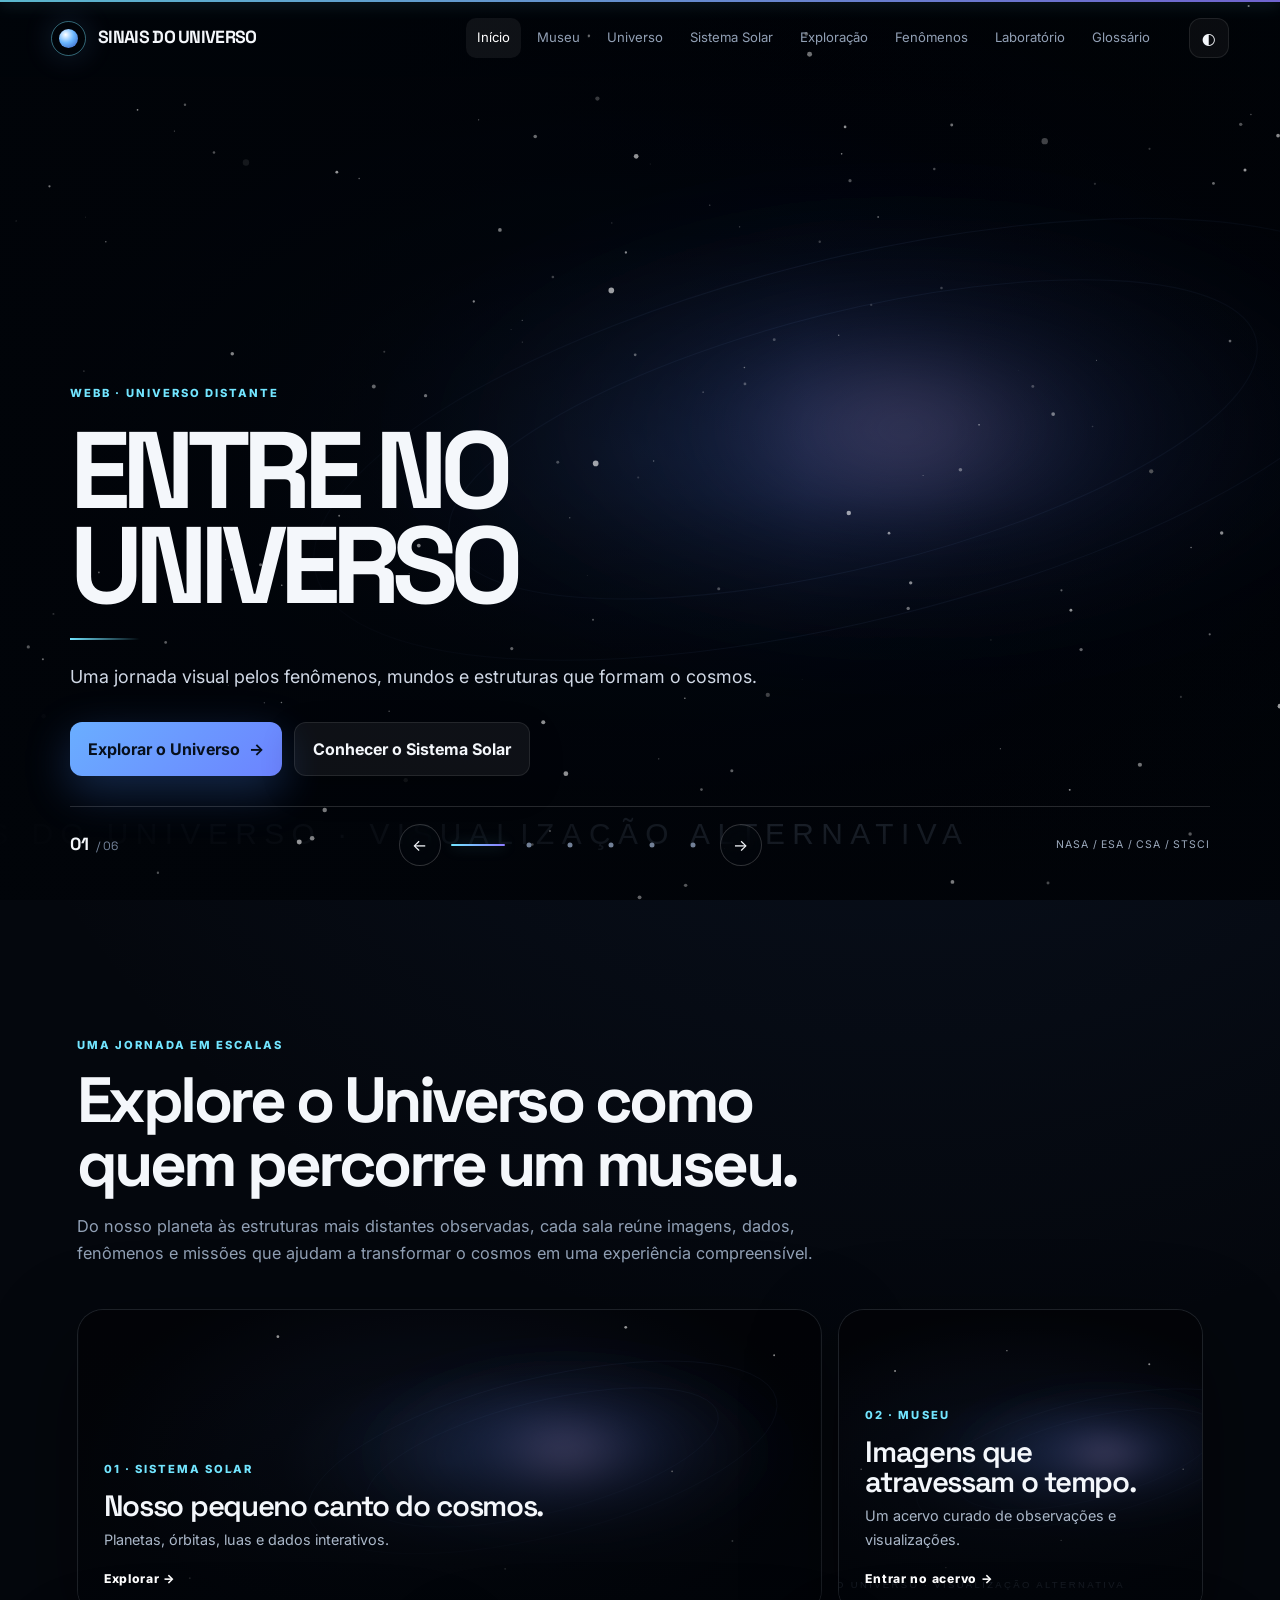
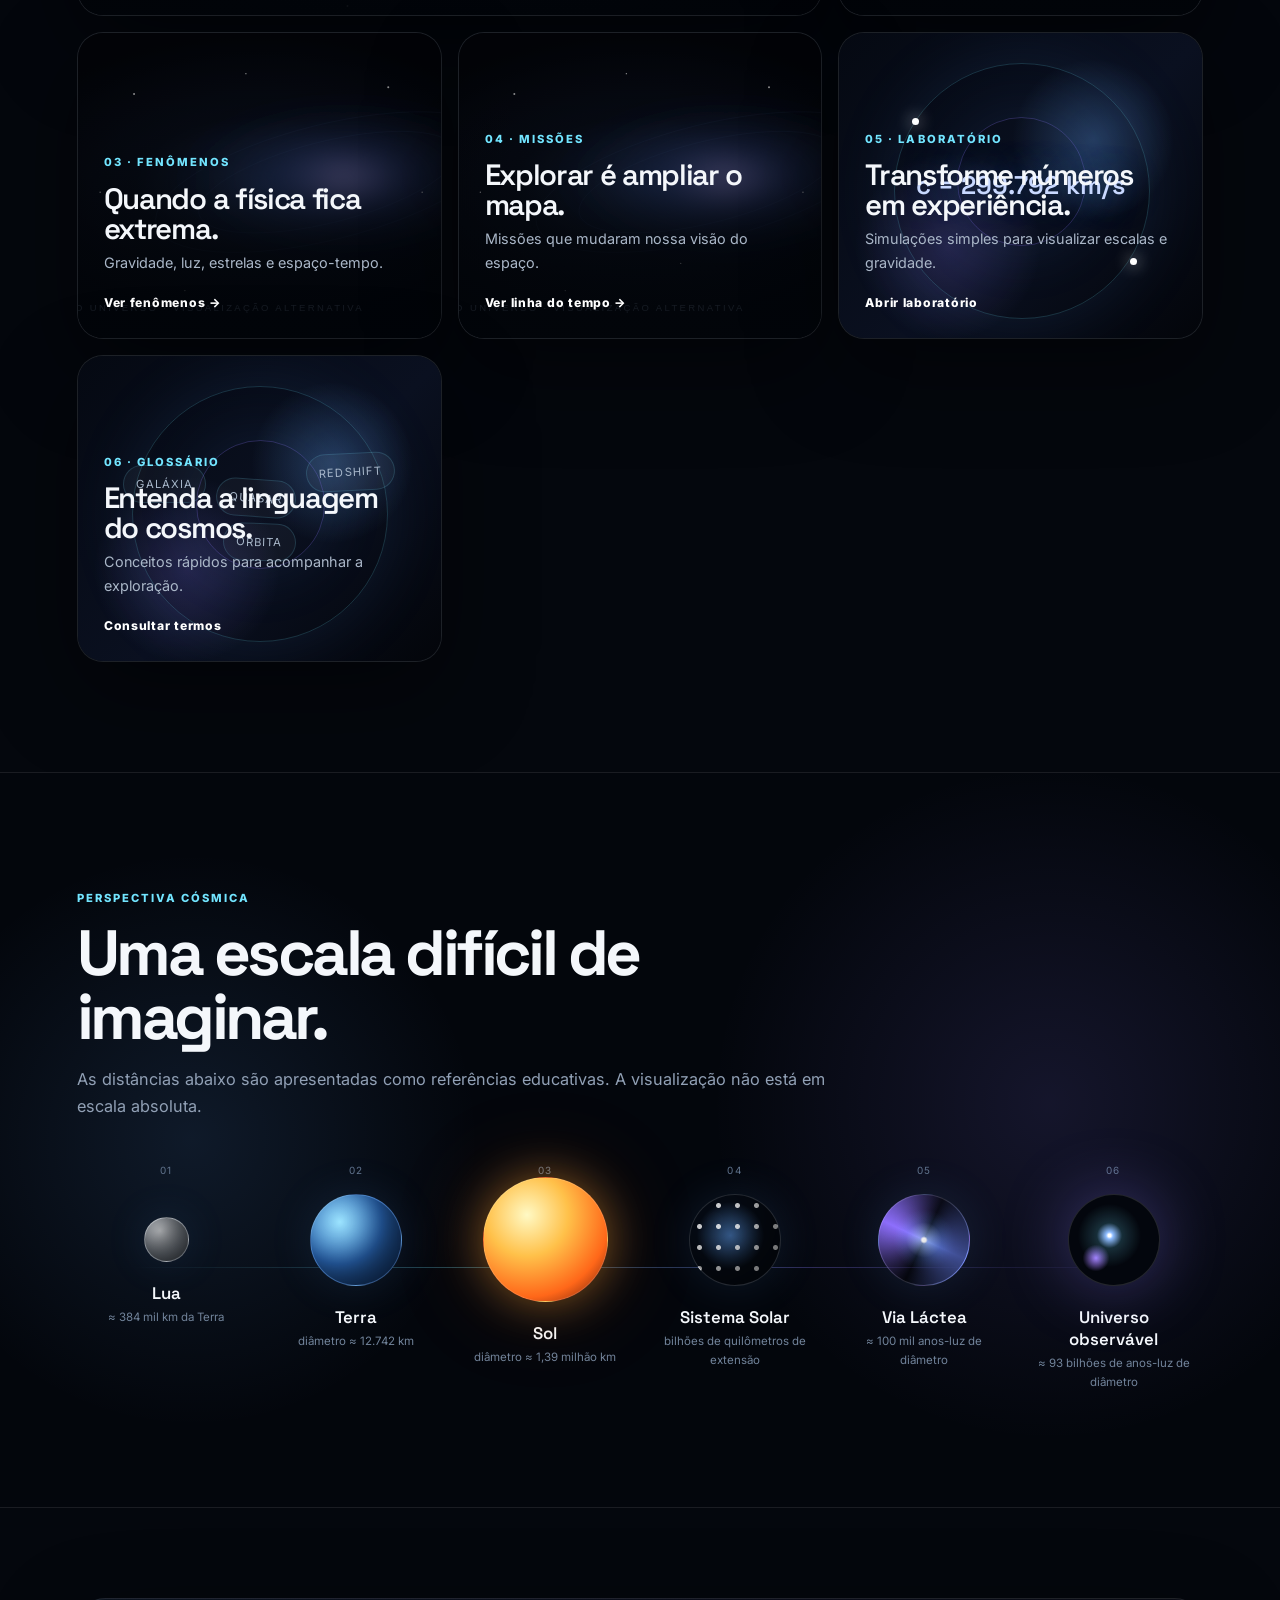
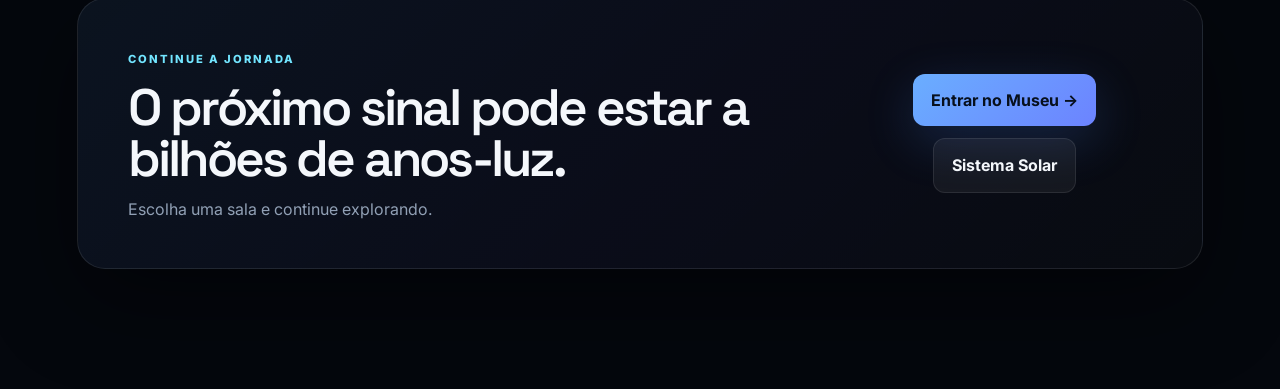
==== commit dd1a753f: "Aprimoramento do site" ====
--- a/index.html
+++ b/index.html
@@ -66,20 +66,20 @@
       <span class="explore-overlay"></span><div class="explore-copy"><span class="eyebrow">02 · MUSEU</span><h3>Imagens que atravessam o tempo.</h3><p>Um acervo curado de observações e visualizações.</p><span class="explore-link">Entrar no acervo →</span></div>
     </a>
     <a class="explore-card reveal" href="pages/fenomenos.html">
-      <img src="https://images-assets.nasa.gov/image/GSFC_20171208_Archive_e001435/GSFC_20171208_Archive_e001435~orig.jpg" alt="Visualização científica de um buraco negro" loading="lazy" decoding="async">
+      <img src="https://images-assets.nasa.gov/image/PIA04206/PIA04206~orig.jpg" alt="Simulação científica de um buraco negro e do plasma em seu entorno" loading="lazy" decoding="async">
       <span class="explore-overlay"></span><div class="explore-copy"><span class="eyebrow">03 · FENÔMENOS</span><h3>Quando a física fica extrema.</h3><p>Gravidade, luz, estrelas e espaço-tempo.</p><span class="explore-link">Ver fenômenos →</span></div>
     </a>
     <a class="explore-card reveal" href="pages/exploracao.html">
-      <img src="https://images-assets.nasa.gov/image/jwst-rocket/jwst-rocket~orig.jpg" alt="Telescópio James Webb durante o lançamento" loading="lazy" decoding="async">
+      <img src="https://images-assets.nasa.gov/image/carina_nebula/carina_nebula~large.jpg" alt="Nebulosa Carina observada em infravermelho pelo telescópio James Webb" loading="lazy" decoding="async">
       <span class="explore-overlay"></span><div class="explore-copy"><span class="eyebrow">04 · MISSÕES</span><h3>Explorar é ampliar o mapa.</h3><p>Missões que mudaram nossa visão do espaço.</p><span class="explore-link">Ver linha do tempo →</span></div>
     </a>
     <a class="explore-card reveal" href="pages/laboratorio.html">
       <div class="explore-art lab-art" aria-hidden="true"><span>c = 299.792 km/s</span><i></i><b></b></div>
-      <div class="explore-copy"><span class="eyebrow">05 · LABORATÓRIO</span><h3>Transforme números em experiência.</h3><p>Simulações simples para visualizar escalas e gravidade.</p><span class="explore-link">Abrir laboratório →</span></div>
+      <div class="explore-copy"><span class="eyebrow">05 · LABORATÓRIO</span><h3>Transforme números em experiência.</h3><p>Simulações simples para visualizar escalas e gravidade.</p><span class="explore-link">Abrir laboratório</span></div>
     </a>
     <a class="explore-card reveal" href="pages/glossario.html">
       <div class="explore-art glossary-art" aria-hidden="true"><span>GALÁXIA</span><span>QUASAR</span><span>REDSHIFT</span><span>ÓRBITA</span></div>
-      <div class="explore-copy"><span class="eyebrow">06 · GLOSSÁRIO</span><h3>Entenda a linguagem do cosmos.</h3><p>Conceitos rápidos para acompanhar a exploração.</p><span class="explore-link">Consultar termos →</span></div>
+      <div class="explore-copy"><span class="eyebrow">06 · GLOSSÁRIO</span><h3>Entenda a linguagem do cosmos.</h3><p>Conceitos rápidos para acompanhar a exploração.</p><span class="explore-link">Consultar termos</span></div>
     </a>
   </div>
 </section>
--- a/css/main.css
+++ b/css/main.css
@@ -170,3 +170,13 @@
   .solar-webgl-help{left:14px;right:14px;bottom:14px;max-width:none}
   .solar-webgl-hud{left:12px;top:12px}
 }
+.lab-description{color:var(--muted)}
+.lab-label{display:block;margin:18px 0 6px;font-size:.88rem;font-weight:700}
+.lab-select{width:100%;min-width:0}
+.lab-number{width:100%;min-width:0}
+.light-distance-value{margin:18px 0 0;color:var(--muted)}
+.light-distance-value strong{color:var(--text)}
+.light-range-note{display:block;margin-top:8px;color:var(--muted)}
+.lab-result-note{margin:-16px 0 14px;color:var(--muted);font-size:.8rem}
+.lab-source{margin:22px 0 0;color:var(--muted);font-size:.78rem;line-height:1.6}
+.lab-source a{text-decoration:underline;text-decoration-color:rgba(114,229,255,.45);text-underline-offset:3px}
